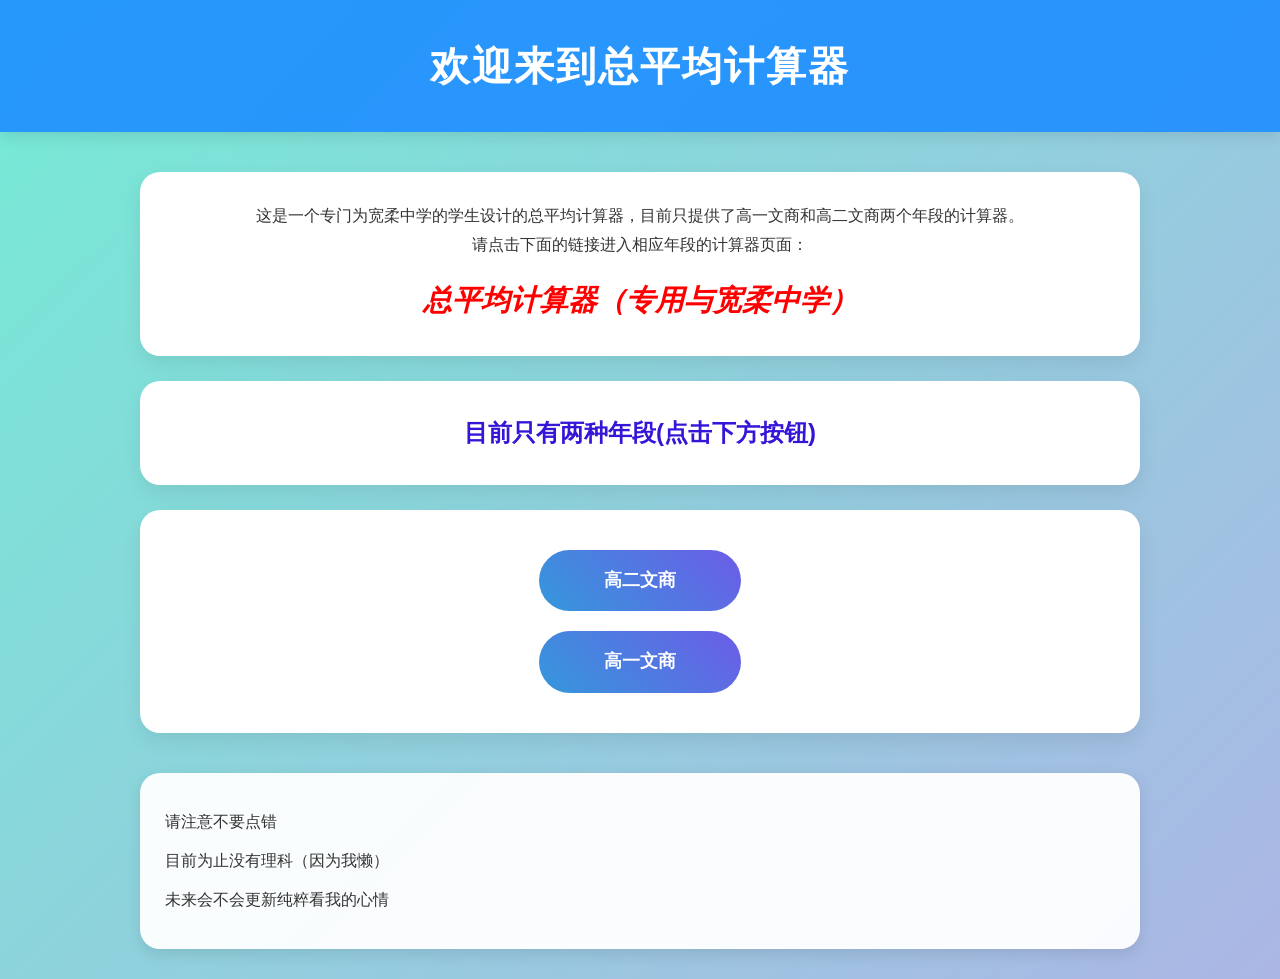
==== index.html @ fb1c1579 "Update index.html" ====
<!DOCTYPE html>
<html lang="en">
    <!-- Google tag (gtag.js) -->
<script async src="https://www.googletagmanager.com/gtag/js?id=G-G706LH4NZJ"></script>
<script>
  window.dataLayer = window.dataLayer || [];
  function gtag(){dataLayer.push(arguments);}
  gtag('js', new Date());

  gtag('config', 'G-G706LH4NZJ');
</script>
    <!-- Google Tag Manager -->
<script>(function(w,d,s,l,i){w[l]=w[l]||[];w[l].push({'gtm.start':
new Date().getTime(),event:'gtm.js'});var f=d.getElementsByTagName(s)[0],
j=d.createElement(s),dl=l!='dataLayer'?'&l='+l:'';j.async=true;j.src=
'https://www.googletagmanager.com/gtm.js?id='+i+dl;f.parentNode.insertBefore(j,f);
})(window,document,'script','dataLayer','GTM-5FWSG8RT');</script>
<!-- End Google Tag Manager -->
<head>
    <meta charset="UTF-8">
    <meta name="viewport" content="width=device-width, initial-scale=1.0">
    <title>good stuff</title>
    <link rel="stylesheet" href="main design.css">
</head>
<!-- Google Tag Manager (noscript) -->
<noscript><iframe src="https://www.googletagmanager.com/ns.html?id=GTM-5FWSG8RT"
height="0" width="0" style="display:none;visibility:hidden"></iframe></noscript>
<!-- End Google Tag Manager (noscript) -->
<body>
    <header>
        <h1><strong>欢迎来到总平均计算器</strong></h1>
    </header>
<main>
    <section>       
        <p>这是一个专门为宽柔中学的学生设计的总平均计算器，目前只提供了高一文商和高二文商两个年段的计算器。</p>
        <p>请点击下面的链接进入相应年段的计算器页面：</p>
        <h2 style="color: red;"><em>总平均计算器（专用与宽柔中学）</em></h2>
    </section>
    <section>
        <h3 style="color: rgb(54, 21, 216);"><strong>目前只有两种年段(点击下方按钮)</strong></h3>
    </section>
    <section>
    <p><a href=" https://y428s.github.io/-S2AC_2026-/">高二文商</a></p>
    <p><a href=" https://y428s.github.io/-AC-/">高一文商</a></p>
    </section>
</main>
    <footer>
        <ul>
        <li>请注意不要点错</li>
        <li>目前为止没有理科（因为我懒）</li>
        <li>未来会不会更新纯粹看我的心情</li>
    </ul>
</footer>
 <script type="module" src="online.js"></script>
</body>
</html>
<!-- made by skyyyy-->
---- main design.css ----
/* Reset */
*{
    margin:0;
    padding:0;
    box-sizing:border-box;
}

/* Body */
body{
    font-family:"Microsoft JhengHei","PingFang TC",sans-serif;
    background:linear-gradient(135deg,#74ebd5,#ACB6E5);
    min-height:100vh;
    color:#333;
    line-height:1.8;
}

/* Header */
header{
    background:rgba(30, 142, 255, 0.9);
    backdrop-filter:blur(10px);
    padding:30px;
    text-align:center;
    box-shadow:0 4px 15px rgba(0,0,0,0.1);
}

header h1{
    font-size:2.5rem;
    color:#ffffff;
    letter-spacing:2px;
}

/* Main container */
main{
    width: 100%;
    max-width:1000px;
    margin:40px auto;
}

/* Sections */
section{
    background:white;
    margin-bottom:25px;
    padding:30px;
    border-radius:20px;
    text-align:center;
    box-shadow:0 8px 20px rgba(0,0,0,0.08);
    transition:all 0.3s ease;
}

section:hover{
    transform:translateY(-5px);
    box-shadow:0 12px 25px rgba(0,0,0,0.15);
}

/* Headings */
h2{
    margin-top:15px;
    font-size:1.8rem;
}

h3{
    font-size:1.5rem;
}

/* Calculator links */
section a{
    display:inline-block;
    text-decoration:none;
    color:white;
    background:linear-gradient(45deg,#3498db,#6c5ce7);
    padding:15px 65px;
    margin:10px;
    border-radius:50px;
    font-size:1.1rem;
    font-weight:bold;
    transition:0.3s;
}

section a:hover{
    transform:scale(1.28);
    background:linear-gradient(45deg,#6c5ce7,#3498db);
    box-shadow:0 5px 15px rgba(108,92,231,0.4);
}

/* Footer */
footer{
    background:rgba(255,255,255,0.95);
    margin:30px auto;
    width:90%;
    max-width:1000px;
    padding:25px;
    border-radius:20px;
    box-shadow:0 5px 15px rgba(0,0,0,0.1);
}

footer ul{
    list-style:none;
}

footer li{
    margin:10px 0;
    font-size:1rem;
}

/* Mobile */
@media(max-width:768px){
    header h1{
        font-size:1.8rem;
    }

    section{
        padding:20px;
    }

    section a{
        display:block;
        width:75%;
        margin: 15px auto;
    }
}
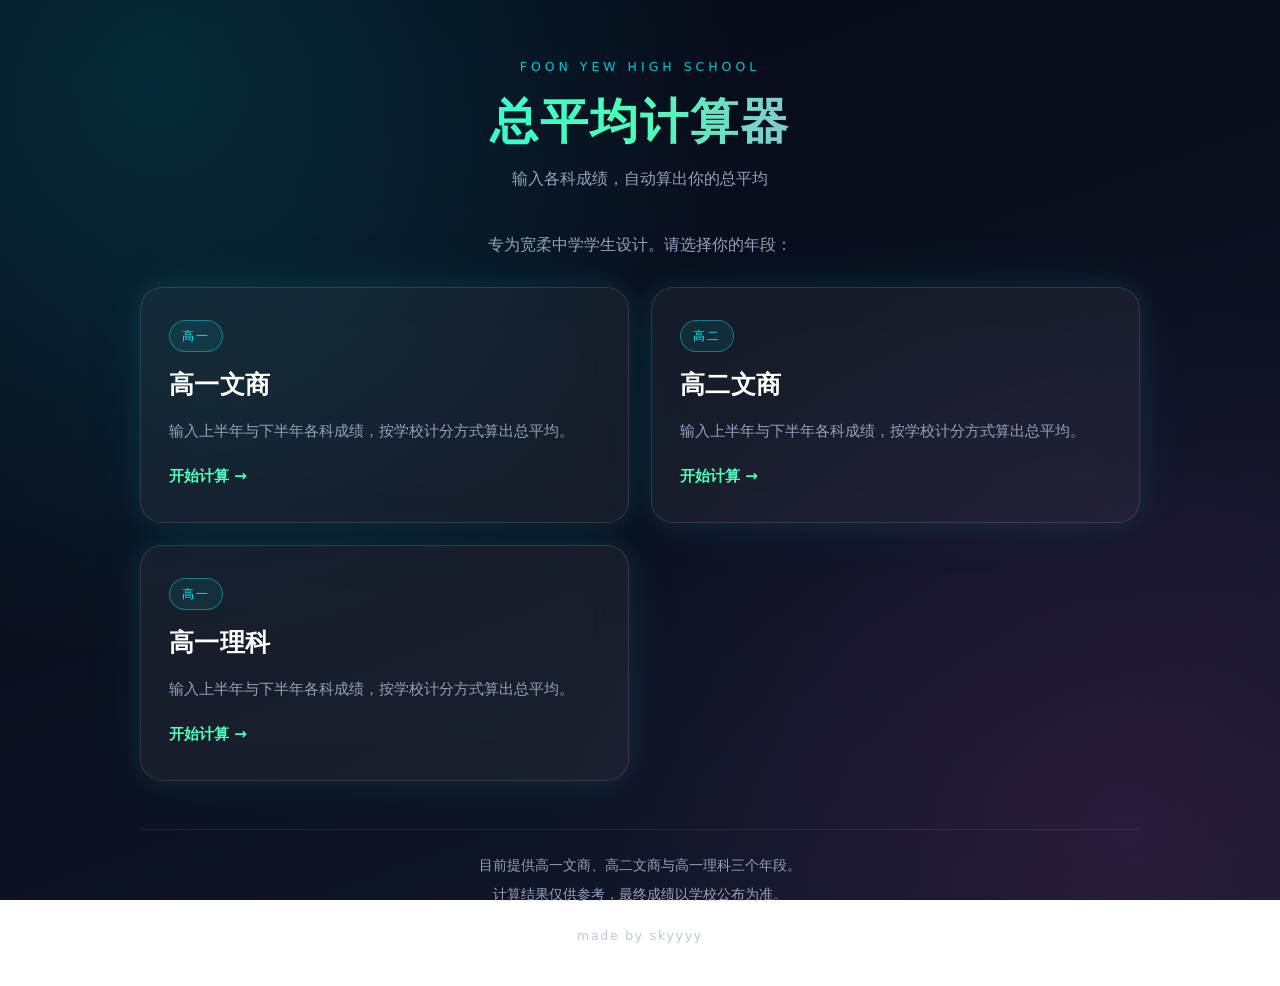
==== commit 172c4285: "Rename 中心计算.html to index.html" ====
--- a/index.html
+++ b/index.html
@@ -1,57 +1,76 @@
 <!DOCTYPE html>
-<html lang="en">
-    <!-- Google tag (gtag.js) -->
-<script async src="https://www.googletagmanager.com/gtag/js?id=G-G706LH4NZJ"></script>
-<script>
-  window.dataLayer = window.dataLayer || [];
-  function gtag(){dataLayer.push(arguments);}
-  gtag('js', new Date());
-
-  gtag('config', 'G-G706LH4NZJ');
-</script>
-    <!-- Google Tag Manager -->
-<script>(function(w,d,s,l,i){w[l]=w[l]||[];w[l].push({'gtm.start':
-new Date().getTime(),event:'gtm.js'});var f=d.getElementsByTagName(s)[0],
-j=d.createElement(s),dl=l!='dataLayer'?'&l='+l:'';j.async=true;j.src=
-'https://www.googletagmanager.com/gtm.js?id='+i+dl;f.parentNode.insertBefore(j,f);
-})(window,document,'script','dataLayer','GTM-5FWSG8RT');</script>
-<!-- End Google Tag Manager -->
+<html lang="zh-Hans">
 <head>
     <meta charset="UTF-8">
     <meta name="viewport" content="width=device-width, initial-scale=1.0">
-    <title>good stuff</title>
+    <title>总平均计算器 | 宽柔中学</title>
+    <meta name="description" content="专为宽柔中学学生设计的总平均计算器，目前提供高一文商、高二文商与高一理科三个年段。">
+
+    <!-- Google Tag Manager -->
+    <script>(function(w,d,s,l,i){w[l]=w[l]||[];w[l].push({'gtm.start':
+    new Date().getTime(),event:'gtm.js'});var f=d.getElementsByTagName(s)[0],
+    j=d.createElement(s),dl=l!='dataLayer'?'&l='+l:'';j.async=true;j.src=
+    'https://www.googletagmanager.com/gtm.js?id='+i+dl;f.parentNode.insertBefore(j,f);
+    })(window,document,'script','dataLayer','GTM-5FWSG8RT');</script>
+    <!-- End Google Tag Manager -->
+
     <link rel="stylesheet" href="main design.css">
+
+    <!-- Google tag (gtag.js) -->
+    <script async src="https://www.googletagmanager.com/gtag/js?id=G-G706LH4NZJ"></script>
+    <script>
+        window.dataLayer = window.dataLayer || [];
+        function gtag(){dataLayer.push(arguments);}
+        gtag('js', new Date());
+
+        gtag('config', 'G-G706LH4NZJ');
+    </script>
 </head>
-<!-- Google Tag Manager (noscript) -->
-<noscript><iframe src="https://www.googletagmanager.com/ns.html?id=GTM-5FWSG8RT"
-height="0" width="0" style="display:none;visibility:hidden"></iframe></noscript>
-<!-- End Google Tag Manager (noscript) -->
 <body>
-    <header>
-        <h1><strong>欢迎来到总平均计算器</strong></h1>
+    <!-- Google Tag Manager (noscript) -->
+    <noscript><iframe src="https://www.googletagmanager.com/ns.html?id=GTM-5FWSG8RT"
+    height="0" width="0" style="display:none;visibility:hidden"></iframe></noscript>
+    <!-- End Google Tag Manager (noscript) -->
+
+    <header class="site-header">
+        <p class="eyebrow">Foon Yew High School</p>
+        <h1>总平均计算器</h1>
+        <p class="subtitle">输入各科成绩，自动算出你的总平均</p>
     </header>
-<main>
-    <section>       
-        <p>这是一个专门为宽柔中学的学生设计的总平均计算器，目前只提供了高一文商和高二文商两个年段的计算器。</p>
-        <p>请点击下面的链接进入相应年段的计算器页面：</p>
-        <h2 style="color: red;"><em>总平均计算器（专用与宽柔中学）</em></h2>
-    </section>
-    <section>
-        <h3 style="color: rgb(54, 21, 216);"><strong>目前只有两种年段(点击下方按钮)</strong></h3>
-    </section>
-    <section>
-    <p><a href=" https://y428s.github.io/-S2AC_2026-/">高二文商</a></p>
-    <p><a href=" https://y428s.github.io/-AC-/">高一文商</a></p>
-    </section>
-</main>
+
+    <main>
+        <p class="intro">专为宽柔中学学生设计。请选择你的年段：</p>
+
+        <section class="calc-grid" aria-label="选择年段">
+            <a class="calc-card" href="https://y428s.github.io/-AC-/">
+                <span class="tag">高一</span>
+                <h2>高一文商</h2>
+                <p>输入上半年与下半年各科成绩，按学校计分方式算出总平均。</p>
+                <span class="go">开始计算 →</span>
+            </a>
+
+            <a class="calc-card" href="https://y428s.github.io/-S2AC_2026-/">
+                <span class="tag">高二</span>
+                <h2>高二文商</h2>
+                <p>输入上半年与下半年各科成绩，按学校计分方式算出总平均。</p>
+                <span class="go">开始计算 →</span>
+            </a>
+
+            <a class="calc-card" href="理科/高一.html">
+                <span class="tag">高一</span>
+                <h2>高一理科</h2>
+                <p>输入上半年与下半年各科成绩，按学校计分方式算出总平均。</p>
+                <span class="go">开始计算 →</span>
+            </a>
+        </section>
+    </main>
+
     <footer>
-        <ul>
-        <li>请注意不要点错</li>
-        <li>目前为止没有理科（因为我懒）</li>
-        <li>未来会不会更新纯粹看我的心情</li>
-    </ul>
-</footer>
- <script type="module" src="online.js"></script>
+        <p>目前提供高一文商、高二文商与高一理科三个年段。</p>
+        <p>计算结果仅供参考，最终成绩以学校公布为准。</p>
+        <p class="credit">made by skyyyy</p>
+    </footer>
+
+    <script type="module" src="online.js"></script>
 </body>
 </html>
-<!-- made by skyyyy-->
--- a/main design.css
+++ b/main design.css
@@ -1,120 +1,246 @@
-/* Reset */
+/* ==========================================================
+   中心计算.html — landing page styles
+   Dark neon theme, matching the 文商 calculator pages
+   ========================================================== */
+
+:root{
+    --bg:#050816;
+    --bg-soft:#0b1120;
+    --card:rgba(255,255,255,0.05);
+    --line:rgba(255,255,255,0.12);
+    --text:#e8eefc;
+    --muted:#93a2c0;
+    --cyan:#00f5ff;
+    --mint:#4dffb8;
+    --pink:#ff4dff;
+}
+
 *{
     margin:0;
     padding:0;
     box-sizing:border-box;
 }
 
-/* Body */
+html{
+    -webkit-text-size-adjust:100%;
+}
+
 body{
-    font-family:"Microsoft JhengHei","PingFang TC",sans-serif;
-    background:linear-gradient(135deg,#74ebd5,#ACB6E5);
+    font-family:"PingFang SC","Microsoft JhengHei","Noto Sans SC","Hiragino Sans GB",system-ui,sans-serif;
     min-height:100vh;
-    color:#333;
-    line-height:1.8;
-}
-
-/* Header */
-header{
-    background:rgba(30, 142, 255, 0.9);
-    backdrop-filter:blur(10px);
-    padding:30px;
+    padding:56px 20px 40px;
+    color:var(--text);
+    line-height:1.7;
+
+    background:
+        radial-gradient(circle at 12% 8%, rgba(0,245,255,0.14), transparent 42%),
+        radial-gradient(circle at 88% 92%, rgba(255,77,255,0.10), transparent 42%),
+        linear-gradient(160deg, var(--bg), var(--bg-soft) 55%, #111827);
+
+    background-attachment:fixed;
+}
+
+/* ---------- Header ---------- */
+
+.site-header{
+    max-width:1000px;
+    margin:0 auto 40px;
     text-align:center;
-    box-shadow:0 4px 15px rgba(0,0,0,0.1);
-}
-
-header h1{
-    font-size:2.5rem;
+}
+
+.eyebrow{
+    font-size:0.78rem;
+    letter-spacing:0.32em;
+    text-transform:uppercase;
+    color:var(--cyan);
+    opacity:0.8;
+    margin-bottom:14px;
+}
+
+.site-header h1{
+    font-size:clamp(2rem, 5vw, 3rem);
+    line-height:1.25;
+    letter-spacing:0.04em;
+
+    background:linear-gradient(90deg, var(--cyan), var(--mint), var(--pink));
+    -webkit-background-clip:text;
+    background-clip:text;
+    -webkit-text-fill-color:transparent;
+    color:transparent;
+}
+
+.subtitle{
+    margin-top:14px;
+    color:var(--muted);
+    font-size:1rem;
+}
+
+/* ---------- Layout ---------- */
+
+main{
+    max-width:1000px;
+    margin:0 auto;
+}
+
+.intro{
+    text-align:center;
+    color:var(--muted);
+    font-size:0.98rem;
+    margin-bottom:28px;
+    padding:0 8px;
+}
+
+/* ---------- Calculator cards ---------- */
+
+.calc-grid{
+    display:grid;
+    grid-template-columns:repeat(2, minmax(0, 1fr));
+    gap:22px;
+}
+
+.calc-card{
+    position:relative;
+    display:flex;
+    flex-direction:column;
+    gap:12px;
+
+    padding:32px 28px;
+    border-radius:22px;
+    border:1px solid var(--line);
+    background:var(--card);
+    backdrop-filter:blur(20px);
+    -webkit-backdrop-filter:blur(20px);
+
+    text-decoration:none;
+    color:inherit;
+
+    box-shadow:
+        0 0 25px rgba(0,245,255,0.10),
+        0 0 70px rgba(0,245,255,0.05);
+
+    transition:transform 0.3s ease, box-shadow 0.3s ease, border-color 0.3s ease;
+}
+
+.calc-card::after{
+    content:"";
+    position:absolute;
+    inset:0;
+    border-radius:inherit;
+    padding:1px;
+    background:linear-gradient(135deg, rgba(0,245,255,0.55), rgba(255,77,255,0.45));
+    -webkit-mask:
+        linear-gradient(#000 0 0) content-box,
+        linear-gradient(#000 0 0);
+    mask:
+        linear-gradient(#000 0 0) content-box,
+        linear-gradient(#000 0 0);
+    -webkit-mask-composite:xor;
+    mask-composite:exclude;
+    opacity:0;
+    transition:opacity 0.3s ease;
+    pointer-events:none;
+}
+
+.calc-card:hover,
+.calc-card:focus-visible{
+    transform:translateY(-6px);
+    border-color:transparent;
+    box-shadow:
+        0 0 35px rgba(0,245,255,0.28),
+        0 18px 40px rgba(0,0,0,0.45);
+}
+
+.calc-card:hover::after,
+.calc-card:focus-visible::after{
+    opacity:1;
+}
+
+.calc-card:focus-visible{
+    outline:2px solid var(--cyan);
+    outline-offset:4px;
+}
+
+.tag{
+    align-self:flex-start;
+    font-size:0.75rem;
+    letter-spacing:0.18em;
+    padding:5px 12px;
+    border-radius:999px;
+    border:1px solid rgba(0,245,255,0.4);
+    color:var(--cyan);
+    background:rgba(0,245,255,0.08);
+}
+
+.calc-card h2{
+    font-size:1.55rem;
+    letter-spacing:0.02em;
     color:#ffffff;
-    letter-spacing:2px;
-}
-
-/* Main container */
-main{
-    width: 100%;
+}
+
+.calc-card p{
+    color:var(--muted);
+    font-size:0.94rem;
+}
+
+.go{
+    margin-top:auto;
+    padding-top:8px;
+    font-size:0.95rem;
+    font-weight:700;
+    color:var(--mint);
+    transition:transform 0.3s ease;
+}
+
+.calc-card:hover .go{
+    transform:translateX(6px);
+}
+
+/* ---------- Footer ---------- */
+
+footer{
     max-width:1000px;
-    margin:40px auto;
-}
-
-/* Sections */
-section{
-    background:white;
-    margin-bottom:25px;
-    padding:30px;
-    border-radius:20px;
+    margin:48px auto 0;
+    padding-top:24px;
+    border-top:1px solid rgba(255,255,255,0.08);
     text-align:center;
-    box-shadow:0 8px 20px rgba(0,0,0,0.08);
-    transition:all 0.3s ease;
-}
-
-section:hover{
-    transform:translateY(-5px);
-    box-shadow:0 12px 25px rgba(0,0,0,0.15);
-}
-
-/* Headings */
-h2{
-    margin-top:15px;
-    font-size:1.8rem;
-}
-
-h3{
-    font-size:1.5rem;
-}
-
-/* Calculator links */
-section a{
-    display:inline-block;
-    text-decoration:none;
-    color:white;
-    background:linear-gradient(45deg,#3498db,#6c5ce7);
-    padding:15px 65px;
-    margin:10px;
-    border-radius:50px;
-    font-size:1.1rem;
-    font-weight:bold;
-    transition:0.3s;
-}
-
-section a:hover{
-    transform:scale(1.28);
-    background:linear-gradient(45deg,#6c5ce7,#3498db);
-    box-shadow:0 5px 15px rgba(108,92,231,0.4);
-}
-
-/* Footer */
-footer{
-    background:rgba(255,255,255,0.95);
-    margin:30px auto;
-    width:90%;
-    max-width:1000px;
-    padding:25px;
-    border-radius:20px;
-    box-shadow:0 5px 15px rgba(0,0,0,0.1);
-}
-
-footer ul{
-    list-style:none;
-}
-
-footer li{
-    margin:10px 0;
-    font-size:1rem;
-}
-
-/* Mobile */
-@media(max-width:768px){
-    header h1{
-        font-size:1.8rem;
-    }
-
-    section{
-        padding:20px;
-    }
-
-    section a{
-        display:block;
-        width:75%;
-        margin: 15px auto;
-    }
-}
+    color:var(--muted);
+    font-size:0.86rem;
+}
+
+footer p + p{
+    margin-top:6px;
+}
+
+.credit{
+    margin-top:18px;
+    font-size:0.78rem;
+    letter-spacing:0.14em;
+    color:rgba(147,162,192,0.6);
+}
+
+/* ---------- Responsive ---------- */
+
+@media (max-width:720px){
+    body{
+        padding:40px 16px 32px;
+    }
+
+    .calc-grid{
+        grid-template-columns:1fr;
+    }
+
+    .calc-card{
+        padding:26px 22px;
+    }
+
+    .site-header{
+        margin-bottom:30px;
+    }
+}
+
+@media (prefers-reduced-motion:reduce){
+    *{
+        transition:none !important;
+        animation:none !important;
+    }
+}
